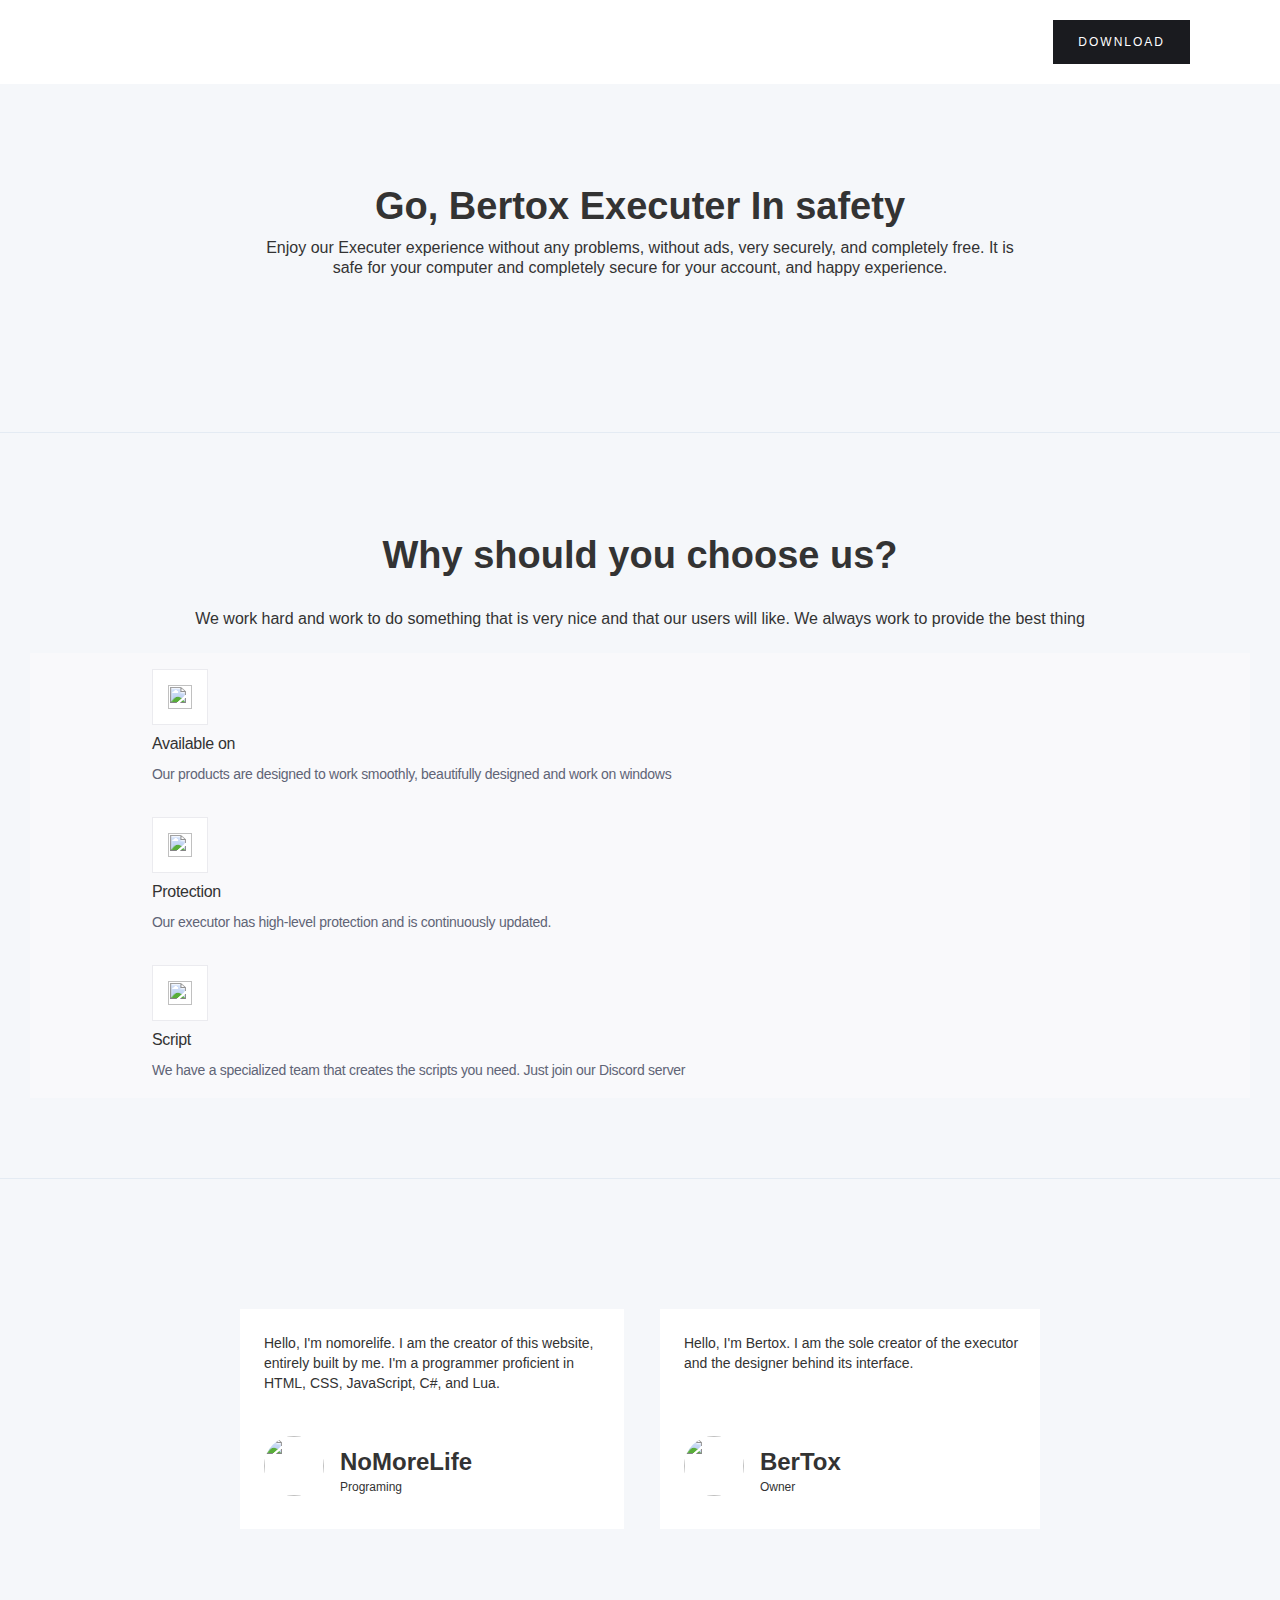
==== index.html @ 18a0bbd8 "Add files via upload" ====
<!DOCTYPE html>

  <head>
    <meta charset="utf-8" />
    <title>BerTox Executer</title>
    <meta content="width=device-width, initial-scale=1" name="viewport" />
    <link rel="stylesheet" href="./style.css">
  </head>
  <body>
    <div class="navbar-no-shadow">
      <div data-animation="default" data-collapse="medium" data-duration="400" data-easing="ease" data-easing2="ease" role="banner" class="navbar-no-shadow-container w-nav">
        <div class="container-regular">
          <div class="navbar-wrapper">
            <a href="" class="navbar-brand w-nav-brand">
              <img src="https://cdn.prod.website-files.com/669d20d0a2c01d1a8369dd51/669d2105d02654086ebed64f_390000_2-1.png" loading="lazy" width="54" alt="" />
            </a>
            <nav role="navigation" class="nav-menu-wrapper w-nav-menu">
              <ul role="list" class="nav-menu w-list-unstyled">
                <li class="mobile-margin-top-10">
                  <div class="nav-button-wrapper">
                    <a href="https://discord.gg/bertox" class="button-primary w-button">dOWNLOAD</a>
                  </div>
                </li>
              </ul>
            </nav>
            <div class="menu-button w-nav-button">
              <div class="w-icon-nav-menu"></div>
            </div>
          </div>
        </div>
      </div>
    </div>
    <section class="hero-stack">
      <div class="container">
        <div class="hero-wrapper-two">
          <h1>Go, Bertox Executer In safety</h1>
          <p class="margin-bottom-24px">Enjoy our Executer experience without any problems, without ads, very securely, and completely free. It is safe for your computer and completely secure for your account, and happy experience.</p>
          <img src="https://cdn.prod.website-files.com/669d20d0a2c01d1a8369dd51/669d21ac3597b078ea49b464_fgfg.png" loading="lazy" sizes="(max-width: 479px) 94vw, (max-width: 767px) 96vw, (max-width: 991px) 92vw, 750px" srcset="https://cdn.prod.website-files.com/669d20d0a2c01d1a8369dd51/669d21ac3597b078ea49b464_fgfg-p-500.png 500w, https://cdn.prod.website-files.com/669d20d0a2c01d1a8369dd51/669d21ac3597b078ea49b464_fgfg-p-800.png 800w, https://cdn.prod.website-files.com/669d20d0a2c01d1a8369dd51/669d21ac3597b078ea49b464_fgfg.png 980w" alt="" class="hero-image shadow-two" />
        </div>
      </div>
    </section>
    <section class="hero-heading-center">
      <h1 class="centered-heading margin-bottom-32px">Why should you choose us?</h1>
      <p class="margin-bottom-24px">We work hard and work to do something that is very nice and that our users will like. We always work to provide the best thing</p>
      <div class="container"></div>
      <div class="feature-content-block">
        <div id="w-node-f94f19db-9f0f-012d-2011-aab3c8771490-8369dd58" class="icon-wrap-regular">
          <img loading="lazy" src="https://cdn.prod.website-files.com/669d20d0a2c01d1a8369dd51/669d220cb85502d071b50e7e_computer.png" alt="" class="icon-regular" />
        </div>
        <div>
          <div class="margin-bottom-04">
            <div class="subheading-regular">Available on <br />
            </div>
          </div>
          <p class="paragraph-small text-color-gray-500">Our products are designed to work smoothly, beautifully designed and work on windows <br />
          </p>
        </div>
      </div>
      <div class="feature-content-block">
        <div class="icon-wrap-regular">
          <img loading="lazy" src="https://cdn.prod.website-files.com/669d20d0a2c01d1a8369dd51/669d220db85502d071b50ea6_icons8-shield-50.png" alt="" class="icon-regular" />
        </div>
        <div>
          <div class="margin-bottom-04">
            <div class="subheading-regular">Protection</div>
          </div>
          <p class="paragraph-small text-color-gray-500">Our executor has high-level protection and is continuously updated.</p>
        </div>
      </div>
      <div class="feature-content-block">
        <div class="icon-wrap-regular">
          <img loading="lazy" src="https://cdn.prod.website-files.com/669d20d0a2c01d1a8369dd51/669d220db85502d071b50ec5_icons8-script-48.png" alt="" class="icon-regular" />
        </div>
        <div>
          <div class="margin-bottom-04">
            <div class="subheading-regular">Script</div>
          </div>
          <p class="paragraph-small text-color-gray-500">We have a specialized team that creates the scripts you need. Just join our Discord server</p>
        </div>
      </div>
    </section>
    <section class="testimonial-slider-small">
      <div class="container-2">
        <div data-delay="4000" data-animation="slide" class="testimonial-slider w-slider" data-autoplay="false" data-easing="ease" data-hide-arrows="true" data-disable-swipe="false" data-autoplay-limit="0" data-nav-spacing="3" data-duration="500" data-infinite="true">
          <div class="w-slider-mask">
            <div class="testimonial-slide-wrapper w-slide">
              <div class="testimonial-card">
                <p>Hello, I&#x27;m nomorelife. I am the creator of this website, entirely built by me. I&#x27;m a programmer proficient in HTML, CSS, JavaScript, C#, and Lua.</p>
                <div class="testimonial-info">
                  <img src="https://cdn.prod.website-files.com/669d20d0a2c01d1a8369dd51/669d43d335a3bbba84f7f9b7_Patrick%20Bateman%20Sigma%20Photo%20edit.jpeg" loading="lazy" sizes="(max-width: 736px) 100vw, 736px" srcset="https://cdn.prod.website-files.com/669d20d0a2c01d1a8369dd51/669d43d335a3bbba84f7f9b7_Patrick%20Bateman%20Sigma%20Photo%20edit-p-500.jpeg 500w, https://cdn.prod.website-files.com/669d20d0a2c01d1a8369dd51/669d43d335a3bbba84f7f9b7_Patrick%20Bateman%20Sigma%20Photo%20edit.jpeg 736w" alt="" class="testimonial-image" />
                  <div>
                    <h3 class="testimonial-author">NoMoreLife</h3>
                    <div class="tagline">Programing</div>
                  </div>
                </div>
              </div>
            </div>
            <div class="testimonial-slide-wrapper w-slide">
              <div class="testimonial-card">
                <p>Hello, I&#x27;m Bertox. I am the sole creator of the executor and the designer behind its interface. <br />‍ <br />
                </p>
                <div class="testimonial-info">
                  <img src="https://cdn.prod.website-files.com/669d20d0a2c01d1a8369dd51/669d2105d02654086ebed64f_390000_2-1.png" loading="lazy" alt="" class="testimonial-image" />
                  <div>
                    <h3 class="testimonial-author">BerTox</h3>
                    <div class="tagline">Owner</div>
                  </div>
                </div>
              </div>
            </div>
            <div class="testimonial-slide-wrapper w-slide">
              <div class="testimonial-card">
                <p>Lorem Ipsum is simply dummy text of the printing and typesetting industry.</p>
                <div class="testimonial-info">
                  <img src="https://cdn.prod.website-files.com/62434fa732124a0fb112aab4/62434fa732124a28a812aad9_placeholder%202.svg" loading="lazy" alt="" class="testimonial-image" />
                  <div>
                    <h3 class="testimonial-author">Profile name</h3>
                    <div class="tagline">CEO / Creative IT</div>
                  </div>
                  <div class="testimonial-icon-wrapper">
                    <img src="https://cdn.prod.website-files.com/62434fa732124a0fb112aab4/62434fa732124a6c9412aae6_double-quotes-l.svg" loading="lazy" alt="" />
                  </div>
                </div>
              </div>
            </div>
            <div class="testimonial-slide-wrapper w-slide">
              <div class="testimonial-card">
                <p>Lorem Ipsum is simply dummy text of the printing and typesetting industry.</p>
                <div class="testimonial-info">
                  <img src="https://cdn.prod.website-files.com/62434fa732124a0fb112aab4/62434fa732124a28a812aad9_placeholder%202.svg" loading="lazy" alt="" class="testimonial-image" />
                  <div>
                    <h3 class="testimonial-author">Profile name</h3>
                    <div class="tagline">CEO / Creative IT</div>
                  </div>
                  <div class="testimonial-icon-wrapper">
                    <img src="https://cdn.prod.website-files.com/62434fa732124a0fb112aab4/62434fa732124a6c9412aae6_double-quotes-l.svg" loading="lazy" alt="" />
                  </div>
                </div>
              </div>
            </div>
          </div>
          </div>
          <div class="testimonial-slider-right w-slider-arrow-right"></div>
          <div class="testimonial-slide-nav w-slider-nav w-round"></div>
        </div>
      </div>
    </section>

    <script>
        if (performance.navigation.type === 1) {
      window.location.href = "loading.html";
    }
    </script>
  </body>
</html>
---- style.css ----
html {
  -webkit-text-size-adjust: 100%;
  -ms-text-size-adjust: 100%;
  font-family: sans-serif;
}

body {
  margin: 0;
}

article, aside, details, figcaption, figure, footer, header, hgroup, main, menu, nav, section, summary {
  display: block;
}

audio, canvas, progress, video {
  vertical-align: baseline;
  display: inline-block;
}

audio:not([controls]) {
  height: 0;
  display: none;
}

[hidden], template {
  display: none;
}

a {
  background-color: #0000;
}

a:active, a:hover {
  outline: 0;
}

abbr[title] {
  border-bottom: 1px dotted;
}

b, strong {
  font-weight: bold;
}

dfn {
  font-style: italic;
}

h1 {
  margin: .67em 0;
  font-size: 2em;
}

mark {
  color: #000;
  background: #ff0;
}

small {
  font-size: 80%;
}

sub, sup {
  vertical-align: baseline;
  font-size: 75%;
  line-height: 0;
  position: relative;
}

sup {
  top: -.5em;
}

sub {
  bottom: -.25em;
}

img {
  border: 0;
}

svg:not(:root) {
  overflow: hidden;
}

hr {
  box-sizing: content-box;
  height: 0;
}

pre {
  overflow: auto;
}

code, kbd, pre, samp {
  font-family: monospace;
  font-size: 1em;
}

button, input, optgroup, select, textarea {
  color: inherit;
  font: inherit;
  margin: 0;
}

button {
  overflow: visible;
}

button, select {
  text-transform: none;
}

button, html input[type="button"], input[type="reset"] {
  -webkit-appearance: button;
  cursor: pointer;
}

button[disabled], html input[disabled] {
  cursor: default;
}

button::-moz-focus-inner, input::-moz-focus-inner {
  border: 0;
  padding: 0;
}

input {
  line-height: normal;
}

input[type="checkbox"], input[type="radio"] {
  box-sizing: border-box;
  padding: 0;
}

input[type="number"]::-webkit-inner-spin-button, input[type="number"]::-webkit-outer-spin-button {
  height: auto;
}

input[type="search"] {
  -webkit-appearance: none;
}

input[type="search"]::-webkit-search-cancel-button, input[type="search"]::-webkit-search-decoration {
  -webkit-appearance: none;
}

legend {
  border: 0;
  padding: 0;
}

textarea {
  overflow: auto;
}

optgroup {
  font-weight: bold;
}

table {
  border-collapse: collapse;
  border-spacing: 0;
}

td, th {
  padding: 0;
}


.w-icon-slider-right:before {
  content: "î˜€";
}

.w-icon-slider-left:before {
  content: "î˜";
}

.w-icon-nav-menu:before {
  content: "î˜‚";
}

.w-icon-arrow-down:before, .w-icon-dropdown-toggle:before {
  content: "î˜ƒ";
}

.w-icon-file-upload-remove:before {
  content: "î¤€";
}

.w-icon-file-upload-icon:before {
  content: "î¤ƒ";
}

* {
  box-sizing: border-box;
}

html {
  height: 100%;
}

body {
  color: #333;
  background-color: #fff;
  min-height: 100%;
  margin: 0;
  font-family: Arial, sans-serif;
  font-size: 14px;
  line-height: 20px;
}

img {
  vertical-align: middle;
  max-width: 100%;
  display: inline-block;
}

html.w-mod-touch * {
  background-attachment: scroll !important;
}

.w-block {
  display: block;
}

.w-inline-block {
  max-width: 100%;
  display: inline-block;
}

.w-clearfix:before, .w-clearfix:after {
  content: " ";
  grid-area: 1 / 1 / 2 / 2;
  display: table;
}

.w-clearfix:after {
  clear: both;
}

.w-hidden {
  display: none;
}

.w-button {
  color: #fff;
  line-height: inherit;
  cursor: pointer;
  background-color: #3898ec;
  border: 0;
  border-radius: 0;
  padding: 9px 15px;
  text-decoration: none;
  display: inline-block;
}

input.w-button {
  -webkit-appearance: button;
}

html[data-w-dynpage] [data-w-cloak] {
  color: #0000 !important;
}

.w-code-block {
  margin: unset;
}

pre.w-code-block code {
  all: inherit;
}

h1, h2, h3, h4, h5, h6 {
  margin-bottom: 10px;
  font-weight: bold;
}

h1 {
  margin-top: 20px;
  font-size: 38px;
  line-height: 44px;
}

h2 {
  margin-top: 20px;
  font-size: 32px;
  line-height: 36px;
}

h3 {
  margin-top: 20px;
  font-size: 24px;
  line-height: 30px;
}

h4 {
  margin-top: 10px;
  font-size: 18px;
  line-height: 24px;
}

h5 {
  margin-top: 10px;
  font-size: 14px;
  line-height: 20px;
}

h6 {
  margin-top: 10px;
  font-size: 12px;
  line-height: 18px;
}

p {
  margin-top: 0;
  margin-bottom: 10px;
}

blockquote {
  border-left: 5px solid #e2e2e2;
  margin: 0 0 10px;
  padding: 10px 20px;
  font-size: 18px;
  line-height: 22px;
}

figure {
  margin: 0 0 10px;
}

figcaption {
  text-align: center;
  margin-top: 5px;
}

ul, ol {
  margin-top: 0;
  margin-bottom: 10px;
  padding-left: 40px;
}

.w-list-unstyled {
  padding-left: 0;
  list-style: none;
}

.w-embed:before, .w-embed:after {
  content: " ";
  grid-area: 1 / 1 / 2 / 2;
  display: table;
}

.w-embed:after {
  clear: both;
}

.w-video {
  width: 100%;
  padding: 0;
  position: relative;
}

.w-video iframe, .w-video object, .w-video embed {
  border: none;
  width: 100%;
  height: 100%;
  position: absolute;
  top: 0;
  left: 0;
}

fieldset {
  border: 0;
  margin: 0;
  padding: 0;
}

button, [type="button"], [type="reset"] {
  cursor: pointer;
  -webkit-appearance: button;
  border: 0;
}

.w-form {
  margin: 0 0 15px;
}

.w-form-done {
  text-align: center;
  background-color: #ddd;
  padding: 20px;
  display: none;
}

.w-form-fail {
  background-color: #ffdede;
  margin-top: 10px;
  padding: 10px;
  display: none;
}

label {
  margin-bottom: 5px;
  font-weight: bold;
  display: block;
}

.w-input, .w-select {
  color: #333;
  vertical-align: middle;
  background-color: #fff;
  border: 1px solid #ccc;
  width: 100%;
  height: 38px;
  margin-bottom: 10px;
  padding: 8px 12px;
  font-size: 14px;
  line-height: 1.42857;
  display: block;
}

.w-input:-moz-placeholder, .w-select:-moz-placeholder {
  color: #999;
}

.w-input::-moz-placeholder, .w-select::-moz-placeholder {
  color: #999;
  opacity: 1;
}

.w-input::-webkit-input-placeholder, .w-select::-webkit-input-placeholder {
  color: #999;
}

.w-input:focus, .w-select:focus {
  border-color: #3898ec;
  outline: 0;
}

.w-input[disabled], .w-select[disabled], .w-input[readonly], .w-select[readonly], fieldset[disabled] .w-input, fieldset[disabled] .w-select {
  cursor: not-allowed;
}

.w-input[disabled]:not(.w-input-disabled), .w-select[disabled]:not(.w-input-disabled), .w-input[readonly], .w-select[readonly], fieldset[disabled]:not(.w-input-disabled) .w-input, fieldset[disabled]:not(.w-input-disabled) .w-select {
  background-color: #eee;
}

textarea.w-input, textarea.w-select {
  height: auto;
}

.w-select {
  background-color: #f3f3f3;
}

.w-select[multiple] {
  height: auto;
}

.w-form-label {
  cursor: pointer;
  margin-bottom: 0;
  font-weight: normal;
  display: inline-block;
}

.w-radio {
  margin-bottom: 5px;
  padding-left: 20px;
  display: block;
}

.w-radio:before, .w-radio:after {
  content: " ";
  grid-area: 1 / 1 / 2 / 2;
  display: table;
}

.w-radio:after {
  clear: both;
}

.w-radio-input {
  float: left;
  margin: 3px 0 0 -20px;
  line-height: normal;
}

.w-file-upload {
  margin-bottom: 10px;
  display: block;
}

.w-file-upload-input {
  opacity: 0;
  z-index: -100;
  width: .1px;
  height: .1px;
  position: absolute;
  overflow: hidden;
}

.w-file-upload-default, .w-file-upload-uploading, .w-file-upload-success {
  color: #333;
  display: inline-block;
}

.w-file-upload-error {
  margin-top: 10px;
  display: block;
}

.w-file-upload-default.w-hidden, .w-file-upload-uploading.w-hidden, .w-file-upload-error.w-hidden, .w-file-upload-success.w-hidden {
  display: none;
}

.w-file-upload-uploading-btn {
  cursor: pointer;
  background-color: #fafafa;
  border: 1px solid #ccc;
  margin: 0;
  padding: 8px 12px;
  font-size: 14px;
  font-weight: normal;
  display: flex;
}

.w-file-upload-file {
  background-color: #fafafa;
  border: 1px solid #ccc;
  flex-grow: 1;
  justify-content: space-between;
  margin: 0;
  padding: 8px 9px 8px 11px;
  display: flex;
}

.w-file-upload-file-name {
  font-size: 14px;
  font-weight: normal;
  display: block;
}

.w-file-remove-link {
  cursor: pointer;
  width: auto;
  height: auto;
  margin-top: 3px;
  margin-left: 10px;
  padding: 3px;
  display: block;
}

.w-icon-file-upload-remove {
  margin: auto;
  font-size: 10px;
}

.w-file-upload-error-msg {
  color: #ea384c;
  padding: 2px 0;
  display: inline-block;
}

.w-file-upload-info {
  padding: 0 12px;
  line-height: 38px;
  display: inline-block;
}

.w-file-upload-label {
  cursor: pointer;
  background-color: #fafafa;
  border: 1px solid #ccc;
  margin: 0;
  padding: 8px 12px;
  font-size: 14px;
  font-weight: normal;
  display: inline-block;
}

.w-icon-file-upload-icon, .w-icon-file-upload-uploading {
  width: 20px;
  margin-right: 8px;
  display: inline-block;
}

.w-icon-file-upload-uploading {
  height: 20px;
}

.w-container {
  max-width: 940px;
  margin-left: auto;
  margin-right: auto;
}

.w-container:before, .w-container:after {
  content: " ";
  grid-area: 1 / 1 / 2 / 2;
  display: table;
}

.w-container:after {
  clear: both;
}

.w-container .w-row {
  margin-left: -10px;
  margin-right: -10px;
}

.w-row:before, .w-row:after {
  content: " ";
  grid-area: 1 / 1 / 2 / 2;
  display: table;
}

.w-row:after {
  clear: both;
}

.w-row .w-row {
  margin-left: 0;
  margin-right: 0;
}

.w-col {
  float: left;
  width: 100%;
  min-height: 1px;
  padding-left: 10px;
  padding-right: 10px;
  position: relative;
}

.w-col .w-col {
  padding-left: 0;
  padding-right: 0;
}

.w-col-1 {
  width: 8.33333%;
}

.w-col-2 {
  width: 16.6667%;
}

.w-col-3 {
  width: 25%;
}

.w-col-4 {
  width: 33.3333%;
}

.w-col-5 {
  width: 41.6667%;
}

.w-col-6 {
  width: 50%;
}

.w-col-7 {
  width: 58.3333%;
}

.w-col-8 {
  width: 66.6667%;
}

.w-col-9 {
  width: 75%;
}

.w-col-10 {
  width: 83.3333%;
}

.w-col-11 {
  width: 91.6667%;
}

.w-col-12 {
  width: 100%;
}

.w-hidden-main {
  display: none !important;
}

@media screen and (max-width: 991px) {
  .w-container {
    max-width: 728px;
  }

  .w-hidden-main {
    display: inherit !important;
  }

  .w-hidden-medium {
    display: none !important;
  }

  .w-col-medium-1 {
    width: 8.33333%;
  }

  .w-col-medium-2 {
    width: 16.6667%;
  }

  .w-col-medium-3 {
    width: 25%;
  }

  .w-col-medium-4 {
    width: 33.3333%;
  }

  .w-col-medium-5 {
    width: 41.6667%;
  }

  .w-col-medium-6 {
    width: 50%;
  }

  .w-col-medium-7 {
    width: 58.3333%;
  }

  .w-col-medium-8 {
    width: 66.6667%;
  }

  .w-col-medium-9 {
    width: 75%;
  }

  .w-col-medium-10 {
    width: 83.3333%;
  }

  .w-col-medium-11 {
    width: 91.6667%;
  }

  .w-col-medium-12 {
    width: 100%;
  }

  .w-col-stack {
    width: 100%;
    left: auto;
    right: auto;
  }
}

@media screen and (max-width: 767px) {
  .w-hidden-main, .w-hidden-medium {
    display: inherit !important;
  }

  .w-hidden-small {
    display: none !important;
  }

  .w-row, .w-container .w-row {
    margin-left: 0;
    margin-right: 0;
  }

  .w-col {
    width: 100%;
    left: auto;
    right: auto;
  }

  .w-col-small-1 {
    width: 8.33333%;
  }

  .w-col-small-2 {
    width: 16.6667%;
  }

  .w-col-small-3 {
    width: 25%;
  }

  .w-col-small-4 {
    width: 33.3333%;
  }

  .w-col-small-5 {
    width: 41.6667%;
  }

  .w-col-small-6 {
    width: 50%;
  }

  .w-col-small-7 {
    width: 58.3333%;
  }

  .w-col-small-8 {
    width: 66.6667%;
  }

  .w-col-small-9 {
    width: 75%;
  }

  .w-col-small-10 {
    width: 83.3333%;
  }

  .w-col-small-11 {
    width: 91.6667%;
  }

  .w-col-small-12 {
    width: 100%;
  }
}

@media screen and (max-width: 479px) {
  .w-container {
    max-width: none;
  }

  .w-hidden-main, .w-hidden-medium, .w-hidden-small {
    display: inherit !important;
  }

  .w-hidden-tiny {
    display: none !important;
  }

  .w-col {
    width: 100%;
  }

  .w-col-tiny-1 {
    width: 8.33333%;
  }

  .w-col-tiny-2 {
    width: 16.6667%;
  }

  .w-col-tiny-3 {
    width: 25%;
  }

  .w-col-tiny-4 {
    width: 33.3333%;
  }

  .w-col-tiny-5 {
    width: 41.6667%;
  }

  .w-col-tiny-6 {
    width: 50%;
  }

  .w-col-tiny-7 {
    width: 58.3333%;
  }

  .w-col-tiny-8 {
    width: 66.6667%;
  }

  .w-col-tiny-9 {
    width: 75%;
  }

  .w-col-tiny-10 {
    width: 83.3333%;
  }

  .w-col-tiny-11 {
    width: 91.6667%;
  }

  .w-col-tiny-12 {
    width: 100%;
  }
}

.w-widget {
  position: relative;
}

.w-widget-map {
  width: 100%;
  height: 400px;
}

.w-widget-map label {
  width: auto;
  display: inline;
}

.w-widget-map img {
  max-width: inherit;
}

.w-widget-map .gm-style-iw {
  text-align: center;
}

.w-widget-map .gm-style-iw > button {
  display: none !important;
}

.w-widget-twitter {
  overflow: hidden;
}

.w-widget-twitter-count-shim {
  vertical-align: top;
  text-align: center;
  background: #fff;
  border: 1px solid #758696;
  border-radius: 3px;
  width: 28px;
  height: 20px;
  display: inline-block;
  position: relative;
}

.w-widget-twitter-count-shim * {
  pointer-events: none;
  -webkit-user-select: none;
  user-select: none;
}

.w-widget-twitter-count-shim .w-widget-twitter-count-inner {
  text-align: center;
  color: #999;
  font-family: serif;
  font-size: 15px;
  line-height: 12px;
  position: relative;
}

.w-widget-twitter-count-shim .w-widget-twitter-count-clear {
  display: block;
  position: relative;
}

.w-widget-twitter-count-shim.w--large {
  width: 36px;
  height: 28px;
}

.w-widget-twitter-count-shim.w--large .w-widget-twitter-count-inner {
  font-size: 18px;
  line-height: 18px;
}

.w-widget-twitter-count-shim:not(.w--vertical) {
  margin-left: 5px;
  margin-right: 8px;
}

.w-widget-twitter-count-shim:not(.w--vertical).w--large {
  margin-left: 6px;
}

.w-widget-twitter-count-shim:not(.w--vertical):before, .w-widget-twitter-count-shim:not(.w--vertical):after {
  content: " ";
  pointer-events: none;
  border: solid #0000;
  width: 0;
  height: 0;
  position: absolute;
  top: 50%;
  left: 0;
}

.w-widget-twitter-count-shim:not(.w--vertical):before {
  border-width: 4px;
  border-color: #75869600 #5d6c7b #75869600 #75869600;
  margin-top: -4px;
  margin-left: -9px;
}

.w-widget-twitter-count-shim:not(.w--vertical).w--large:before {
  border-width: 5px;
  margin-top: -5px;
  margin-left: -10px;
}

.w-widget-twitter-count-shim:not(.w--vertical):after {
  border-width: 4px;
  border-color: #fff0 #fff #fff0 #fff0;
  margin-top: -4px;
  margin-left: -8px;
}

.w-widget-twitter-count-shim:not(.w--vertical).w--large:after {
  border-width: 5px;
  margin-top: -5px;
  margin-left: -9px;
}

.w-widget-twitter-count-shim.w--vertical {
  width: 61px;
  height: 33px;
  margin-bottom: 8px;
}

.w-widget-twitter-count-shim.w--vertical:before, .w-widget-twitter-count-shim.w--vertical:after {
  content: " ";
  pointer-events: none;
  border: solid #0000;
  width: 0;
  height: 0;
  position: absolute;
  top: 100%;
  left: 50%;
}

.w-widget-twitter-count-shim.w--vertical:before {
  border-width: 5px;
  border-color: #5d6c7b #75869600 #75869600;
  margin-left: -5px;
}

.w-widget-twitter-count-shim.w--vertical:after {
  border-width: 4px;
  border-color: #fff #fff0 #fff0;
  margin-left: -4px;
}

.w-widget-twitter-count-shim.w--vertical .w-widget-twitter-count-inner {
  font-size: 18px;
  line-height: 22px;
}

.w-widget-twitter-count-shim.w--vertical.w--large {
  width: 76px;
}

.w-background-video {
  color: #fff;
  height: 500px;
  position: relative;
  overflow: hidden;
}

.w-background-video > video {
  object-fit: cover;
  z-index: -100;
  background-position: 50%;
  background-size: cover;
  width: 100%;
  height: 100%;
  margin: auto;
  position: absolute;
  inset: -100%;
}

.w-background-video > video::-webkit-media-controls-start-playback-button {
  -webkit-appearance: none;
  display: none !important;
}

.w-background-video--control {
  background-color: #0000;
  padding: 0;
  position: absolute;
  bottom: 1em;
  right: 1em;
}

.w-background-video--control > [hidden] {
  display: none !important;
}

.w-slider {
  text-align: center;
  clear: both;
  -webkit-tap-highlight-color: #0000;
  tap-highlight-color: #0000;
  background: #ddd;
  height: 300px;
  position: relative;
}

.w-slider-mask {
  z-index: 1;
  white-space: nowrap;
  height: 100%;
  display: block;
  position: relative;
  left: 0;
  right: 0;
  overflow: hidden;
}

.w-slide {
  vertical-align: top;
  white-space: normal;
  text-align: left;
  width: 100%;
  height: 100%;
  display: inline-block;
  position: relative;
}

.w-slider-nav {
  z-index: 2;
  text-align: center;
  -webkit-tap-highlight-color: #0000;
  tap-highlight-color: #0000;
  height: 40px;
  margin: auto;
  padding-top: 10px;
  position: absolute;
  inset: auto 0 0;
}

.w-slider-nav.w-round > div {
  border-radius: 100%;
}

.w-slider-nav.w-num > div {
  font-size: inherit;
  line-height: inherit;
  width: auto;
  height: auto;
  padding: .2em .5em;
}

.w-slider-nav.w-shadow > div {
  box-shadow: 0 0 3px #3336;
}

.w-slider-nav-invert {
  color: #fff;
}

.w-slider-nav-invert > div {
  background-color: #2226;
}

.w-slider-nav-invert > div.w-active {
  background-color: #222;
}

.w-slider-dot {
  cursor: pointer;
  background-color: #fff6;
  width: 1em;
  height: 1em;
  margin: 0 3px .5em;
  transition: background-color .1s, color .1s;
  display: inline-block;
  position: relative;
}

.w-slider-dot.w-active {
  background-color: #fff;
}

.w-slider-dot:focus {
  outline: none;
  box-shadow: 0 0 0 2px #fff;
}

.w-slider-dot:focus.w-active {
  box-shadow: none;
}

.w-slider-arrow-left, .w-slider-arrow-right {
  cursor: pointer;
  color: #fff;
  -webkit-tap-highlight-color: #0000;
  tap-highlight-color: #0000;
  -webkit-user-select: none;
  user-select: none;
  width: 80px;
  margin: auto;
  font-size: 40px;
  position: absolute;
  inset: 0;
  overflow: hidden;
}

.w-slider-arrow-left [class^="w-icon-"], .w-slider-arrow-right [class^="w-icon-"], .w-slider-arrow-left [class*=" w-icon-"], .w-slider-arrow-right [class*=" w-icon-"] {
  position: absolute;
}

.w-slider-arrow-left:focus, .w-slider-arrow-right:focus {
  outline: 0;
}

.w-slider-arrow-left {
  z-index: 3;
  right: auto;
}

.w-slider-arrow-right {
  z-index: 4;
  left: auto;
}

.w-icon-slider-left, .w-icon-slider-right {
  width: 1em;
  height: 1em;
  margin: auto;
  inset: 0;
}

.w-slider-aria-label {
  clip: rect(0 0 0 0);
  border: 0;
  width: 1px;
  height: 1px;
  margin: -1px;
  padding: 0;
  position: absolute;
  overflow: hidden;
}

.w-slider-force-show {
  display: block !important;
}

.w-dropdown {
  text-align: left;
  z-index: 900;
  margin-left: auto;
  margin-right: auto;
  display: inline-block;
  position: relative;
}

.w-dropdown-btn, .w-dropdown-toggle, .w-dropdown-link {
  vertical-align: top;
  color: #222;
  text-align: left;
  white-space: nowrap;
  margin-left: auto;
  margin-right: auto;
  padding: 20px;
  text-decoration: none;
  position: relative;
}

.w-dropdown-toggle {
  -webkit-user-select: none;
  user-select: none;
  cursor: pointer;
  padding-right: 40px;
  display: inline-block;
}

.w-dropdown-toggle:focus {
  outline: 0;
}

.w-icon-dropdown-toggle {
  width: 1em;
  height: 1em;
  margin: auto 20px auto auto;
  position: absolute;
  top: 0;
  bottom: 0;
  right: 0;
}

.w-dropdown-list {
  background: #ddd;
  min-width: 100%;
  display: none;
  position: absolute;
}

.w-dropdown-list.w--open {
  display: block;
}

.w-dropdown-link {
  color: #222;
  padding: 10px 20px;
  display: block;
}

.w-dropdown-link.w--current {
  color: #0082f3;
}

.w-dropdown-link:focus {
  outline: 0;
}

@media screen and (max-width: 767px) {
  .w-nav-brand {
    padding-left: 10px;
  }
}

.w-lightbox-backdrop {
  cursor: auto;
  letter-spacing: normal;
  text-indent: 0;
  text-shadow: none;
  text-transform: none;
  visibility: visible;
  white-space: normal;
  word-break: normal;
  word-spacing: normal;
  word-wrap: normal;
  color: #fff;
  text-align: center;
  z-index: 2000;
  opacity: 0;
  -webkit-user-select: none;
  -moz-user-select: none;
  -webkit-tap-highlight-color: transparent;
  background: #000000e6;
  outline: 0;
  font-family: Helvetica Neue, Helvetica, Ubuntu, Segoe UI, Verdana, sans-serif;
  font-size: 17px;
  font-style: normal;
  font-weight: 300;
  line-height: 1.2;
  list-style: disc;
  position: fixed;
  inset: 0;
  -webkit-transform: translate(0);
}

.w-lightbox-backdrop, .w-lightbox-container {
  -webkit-overflow-scrolling: touch;
  height: 100%;
  overflow: auto;
}

.w-lightbox-content {
  height: 100vh;
  position: relative;
  overflow: hidden;
}

.w-lightbox-view {
  opacity: 0;
  width: 100vw;
  height: 100vh;
  position: absolute;
}

.w-lightbox-view:before {
  content: "";
  height: 100vh;
}

.w-lightbox-group, .w-lightbox-group .w-lightbox-view, .w-lightbox-group .w-lightbox-view:before {
  height: 86vh;
}

.w-lightbox-frame, .w-lightbox-view:before {
  vertical-align: middle;
  display: inline-block;
}

.w-lightbox-figure {
  margin: 0;
  position: relative;
}

.w-lightbox-group .w-lightbox-figure {
  cursor: pointer;
}

.w-lightbox-img {
  width: auto;
  max-width: none;
  height: auto;
}

.w-lightbox-image {
  float: none;
  max-width: 100vw;
  max-height: 100vh;
  display: block;
}

.w-lightbox-group .w-lightbox-image {
  max-height: 86vh;
}

.w-lightbox-caption {
  text-align: left;
  text-overflow: ellipsis;
  white-space: nowrap;
  background: #0006;
  padding: .5em 1em;
  position: absolute;
  bottom: 0;
  left: 0;
  right: 0;
  overflow: hidden;
}

.w-lightbox-embed {
  width: 100%;
  height: 100%;
  position: absolute;
  inset: 0;
}

.w-lightbox-control {
  cursor: pointer;
  background-position: center;
  background-repeat: no-repeat;
  background-size: 24px;
  width: 4em;
  transition: all .3s;
  position: absolute;
  top: 0;
}

.w-lightbox-left {
  background-image: url("[data-uri]");
  display: none;
  bottom: 0;
  left: 0;
}

.w-lightbox-right {
  background-image: url("[data-uri]");
  display: none;
  bottom: 0;
  right: 0;
}

.w-lightbox-close {
  background-image: url("[data-uri]");
  background-size: 18px;
  height: 2.6em;
  right: 0;
}

.w-lightbox-strip {
  white-space: nowrap;
  padding: 0 1vh;
  line-height: 0;
  position: absolute;
  bottom: 0;
  left: 0;
  right: 0;
  overflow: auto hidden;
}

.w-lightbox-item {
  box-sizing: content-box;
  cursor: pointer;
  width: 10vh;
  padding: 2vh 1vh;
  display: inline-block;
  -webkit-transform: translate3d(0, 0, 0);
}

.w-lightbox-active {
  opacity: .3;
}

.w-lightbox-thumbnail {
  background: #222;
  height: 10vh;
  position: relative;
  overflow: hidden;
}

.w-lightbox-thumbnail-image {
  position: absolute;
  top: 0;
  left: 0;
}

.w-lightbox-thumbnail .w-lightbox-tall {
  width: 100%;
  top: 50%;
  transform: translate(0, -50%);
}

.w-lightbox-thumbnail .w-lightbox-wide {
  height: 100%;
  left: 50%;
  transform: translate(-50%);
}

.w-lightbox-spinner {
  box-sizing: border-box;
  border: 5px solid #0006;
  border-radius: 50%;
  width: 40px;
  height: 40px;
  margin-top: -20px;
  margin-left: -20px;
  animation: .8s linear infinite spin;
  position: absolute;
  top: 50%;
  left: 50%;
}

.w-lightbox-spinner:after {
  content: "";
  border: 3px solid #0000;
  border-bottom-color: #fff;
  border-radius: 50%;
  position: absolute;
  inset: -4px;
}

.w-lightbox-hide {
  display: none;
}

.w-lightbox-noscroll {
  overflow: hidden;
}

@media (min-width: 768px) {
  .w-lightbox-content {
    height: 96vh;
    margin-top: 2vh;
  }

  .w-lightbox-view, .w-lightbox-view:before {
    height: 96vh;
  }

  .w-lightbox-group, .w-lightbox-group .w-lightbox-view, .w-lightbox-group .w-lightbox-view:before {
    height: 84vh;
  }

  .w-lightbox-image {
    max-width: 96vw;
    max-height: 96vh;
  }

  .w-lightbox-group .w-lightbox-image {
    max-width: 82.3vw;
    max-height: 84vh;
  }

  .w-lightbox-left, .w-lightbox-right {
    opacity: .5;
    display: block;
  }

  .w-lightbox-close {
    opacity: .8;
  }

  .w-lightbox-control:hover {
    opacity: 1;
  }
}

.w-lightbox-inactive, .w-lightbox-inactive:hover {
  opacity: 0;
}

.w-richtext:before, .w-richtext:after {
  content: " ";
  grid-area: 1 / 1 / 2 / 2;
  display: table;
}

.w-richtext:after {
  clear: both;
}

.w-richtext[contenteditable="true"]:before, .w-richtext[contenteditable="true"]:after {
  white-space: initial;
}

.w-richtext ol, .w-richtext ul {
  overflow: hidden;
}

.w-richtext .w-richtext-figure-selected.w-richtext-figure-type-video div:after, .w-richtext .w-richtext-figure-selected[data-rt-type="video"] div:after, .w-richtext .w-richtext-figure-selected.w-richtext-figure-type-image div, .w-richtext .w-richtext-figure-selected[data-rt-type="image"] div {
  outline: 2px solid #2895f7;
}

.w-richtext figure.w-richtext-figure-type-video > div:after, .w-richtext figure[data-rt-type="video"] > div:after {
  content: "";
  display: none;
  position: absolute;
  inset: 0;
}

.w-richtext figure {
  max-width: 60%;
  position: relative;
}

.w-richtext figure > div:before {
  cursor: default !important;
}

.w-richtext figure img {
  width: 100%;
}

.w-richtext figure figcaption.w-richtext-figcaption-placeholder {
  opacity: .6;
}

.w-richtext figure div {
  color: #0000;
  font-size: 0;
}

.w-richtext figure.w-richtext-figure-type-image, .w-richtext figure[data-rt-type="image"] {
  display: table;
}

.w-richtext figure.w-richtext-figure-type-image > div, .w-richtext figure[data-rt-type="image"] > div {
  display: inline-block;
}

.w-richtext figure.w-richtext-figure-type-image > figcaption, .w-richtext figure[data-rt-type="image"] > figcaption {
  caption-side: bottom;
  display: table-caption;
}

.w-richtext figure.w-richtext-figure-type-video, .w-richtext figure[data-rt-type="video"] {
  width: 60%;
  height: 0;
}

.w-richtext figure.w-richtext-figure-type-video iframe, .w-richtext figure[data-rt-type="video"] iframe {
  width: 100%;
  height: 100%;
  position: absolute;
  top: 0;
  left: 0;
}

.w-richtext figure.w-richtext-figure-type-video > div, .w-richtext figure[data-rt-type="video"] > div {
  width: 100%;
}

.w-richtext figure.w-richtext-align-center {
  clear: both;
  margin-left: auto;
  margin-right: auto;
}

.w-richtext figure.w-richtext-align-center.w-richtext-figure-type-image > div, .w-richtext figure.w-richtext-align-center[data-rt-type="image"] > div {
  max-width: 100%;
}

.w-richtext figure.w-richtext-align-normal {
  clear: both;
}

.w-richtext figure.w-richtext-align-fullwidth {
  text-align: center;
  clear: both;
  width: 100%;
  max-width: 100%;
  margin-left: auto;
  margin-right: auto;
  display: block;
}

.w-richtext figure.w-richtext-align-fullwidth > div {
  padding-bottom: inherit;
  display: inline-block;
}

.w-richtext figure.w-richtext-align-fullwidth > figcaption {
  display: block;
}

.w-richtext figure.w-richtext-align-floatleft {
  float: left;
  clear: none;
  margin-right: 15px;
}

.w-richtext figure.w-richtext-align-floatright {
  float: right;
  clear: none;
  margin-left: 15px;
}

.w-nav {
  z-index: 1000;
  background: #ddd;
  position: relative;
}

.w-nav:before, .w-nav:after {
  content: " ";
  grid-area: 1 / 1 / 2 / 2;
  display: table;
}

.w-nav:after {
  clear: both;
}

.w-nav-brand {
  float: left;
  color: #333;
  text-decoration: none;
  position: relative;
}

.w-nav-link {
  vertical-align: top;
  color: #222;
  text-align: left;
  margin-left: auto;
  margin-right: auto;
  padding: 20px;
  text-decoration: none;
  display: inline-block;
  position: relative;
}

.w-nav-link.w--current {
  color: #0082f3;
}

.w-nav-menu {
  float: right;
  position: relative;
}

[data-nav-menu-open] {
  text-align: center;
  background: #c8c8c8;
  min-width: 200px;
  position: absolute;
  top: 100%;
  left: 0;
  right: 0;
  overflow: visible;
  display: block !important;
}

.w--nav-link-open {
  display: block;
  position: relative;
}

.w-nav-overlay {
  width: 100%;
  display: none;
  position: absolute;
  top: 100%;
  left: 0;
  right: 0;
  overflow: hidden;
}

.w-nav-overlay [data-nav-menu-open] {
  top: 0;
}

.w-nav[data-animation="over-left"] .w-nav-overlay {
  width: auto;
}

.w-nav[data-animation="over-left"] .w-nav-overlay, .w-nav[data-animation="over-left"] [data-nav-menu-open] {
  z-index: 1;
  top: 0;
  right: auto;
}

.w-nav[data-animation="over-right"] .w-nav-overlay {
  width: auto;
}

.w-nav[data-animation="over-right"] .w-nav-overlay, .w-nav[data-animation="over-right"] [data-nav-menu-open] {
  z-index: 1;
  top: 0;
  left: auto;
}

.w-nav-button {
  float: right;
  cursor: pointer;
  -webkit-tap-highlight-color: #0000;
  tap-highlight-color: #0000;
  -webkit-user-select: none;
  user-select: none;
  padding: 18px;
  font-size: 24px;
  display: none;
  position: relative;
}

.w-nav-button:focus {
  outline: 0;
}

.w-nav-button.w--open {
  color: #fff;
  background-color: #c8c8c8;
}

.w-nav[data-collapse="all"] .w-nav-menu {
  display: none;
}

.w-nav[data-collapse="all"] .w-nav-button, .w--nav-dropdown-open, .w--nav-dropdown-toggle-open {
  display: block;
}

.w--nav-dropdown-list-open {
  position: static;
}

@media screen and (max-width: 991px) {
  .w-nav[data-collapse="medium"] .w-nav-menu {
    display: none;
  }

  .w-nav[data-collapse="medium"] .w-nav-button {
    display: block;
  }
}

@media screen and (max-width: 767px) {
  .w-nav[data-collapse="small"] .w-nav-menu {
    display: none;
  }

  .w-nav[data-collapse="small"] .w-nav-button {
    display: block;
  }

  .w-nav-brand {
    padding-left: 10px;
  }
}

@media screen and (max-width: 479px) {
  .w-nav[data-collapse="tiny"] .w-nav-menu {
    display: none;
  }

  .w-nav[data-collapse="tiny"] .w-nav-button {
    display: block;
  }
}

.w-tabs {
  position: relative;
}

.w-tabs:before, .w-tabs:after {
  content: " ";
  grid-area: 1 / 1 / 2 / 2;
  display: table;
}

.w-tabs:after {
  clear: both;
}

.w-tab-menu {
  position: relative;
}

.w-tab-link {
  vertical-align: top;
  text-align: left;
  cursor: pointer;
  color: #222;
  background-color: #ddd;
  padding: 9px 30px;
  text-decoration: none;
  display: inline-block;
  position: relative;
}

.w-tab-link.w--current {
  background-color: #c8c8c8;
}

.w-tab-link:focus {
  outline: 0;
}

.w-tab-content {
  display: block;
  position: relative;
  overflow: hidden;
}

.w-tab-pane {
  display: none;
  position: relative;
}

.w--tab-active {
  display: block;
}

@media screen and (max-width: 479px) {
  .w-tab-link {
    display: block;
  }
}

.w-ix-emptyfix:after {
  content: "";
}

@keyframes spin {
  0% {
    transform: rotate(0);
  }

  100% {
    transform: rotate(360deg);
  }
}

.w-dyn-empty {
  background-color: #ddd;
  padding: 10px;
}

.w-dyn-hide, .w-dyn-bind-empty, .w-condition-invisible {
  display: none !important;
}

.wf-layout-layout {
  display: grid;
}

.w-code-component > * {
  width: 100%;
  height: 100%;
  position: absolute;
  top: 0;
  left: 0;
}

:root {
  --white: white;
  --black: black;
}

.navbar-no-shadow-container {
  z-index: 5;
  background-color: #0000;
  width: 100%;
  max-width: 1140px;
  margin-left: auto;
  margin-right: auto;
  padding: 20px;
}

.container-regular {
  width: 100%;
  max-width: 1260px;
  min-height: 30px;
  margin-left: auto;
  margin-right: auto;
}

.navbar-wrapper {
  justify-content: space-between;
  align-items: center;
  display: flex;
}

.nav-menu {
  justify-content: space-between;
  align-items: center;
  margin-bottom: 0;
  padding-bottom: 0;
  padding-left: 0;
  display: flex;
}

.nav-link {
  color: #1a1b1f;
  letter-spacing: .25px;
  margin-left: 5px;
  margin-right: 5px;
  padding: 5px 10px;
  font-size: 14px;
  line-height: 20px;
  text-decoration: none;
}

.nav-link:hover {
  color: #1a1b1fbf;
}

.nav-link:focus-visible {
  outline-offset: 0px;
  color: #0050bd;
  border-radius: 4px;
  outline: 2px solid #0050bd;
}

.nav-link[data-wf-focus-visible] {
  outline-offset: 0px;
  color: #0050bd;
  border-radius: 4px;
  outline: 2px solid #0050bd;
}

.nav-dropdown {
  margin-left: 5px;
  margin-right: 5px;
}

.nav-dropdown-toggle {
  letter-spacing: .25px;
  padding: 5px 30px 5px 10px;
  font-size: 14px;
  line-height: 20px;
}

.nav-dropdown-toggle:hover {
  color: #1a1b1fbf;
}

.nav-dropdown-toggle:focus-visible {
  outline-offset: 0px;
  color: #0050bd;
  border-radius: 5px;
  outline: 2px solid #0050bd;
}

.nav-dropdown-toggle[data-wf-focus-visible] {
  outline-offset: 0px;
  color: #0050bd;
  border-radius: 5px;
  outline: 2px solid #0050bd;
}

.nav-dropdown-icon {
  margin-right: 10px;
}

.nav-dropdown-list {
  background-color: #fff;
  border-radius: 12px;
}

.nav-dropdown-list.w--open {
  padding-top: 10px;
  padding-bottom: 10px;
}

.nav-dropdown-link {
  padding-top: 5px;
  padding-bottom: 5px;
  font-size: 14px;
}

.nav-dropdown-link:focus-visible {
  outline-offset: 0px;
  color: #0050bd;
  border-radius: 5px;
  outline: 2px solid #0050bd;
}

.nav-dropdown-link[data-wf-focus-visible] {
  outline-offset: 0px;
  color: #0050bd;
  border-radius: 5px;
  outline: 2px solid #0050bd;
}

.nav-button-wrapper {
  margin-left: 120px;
}

.button-primary {
  color: #fff;
  letter-spacing: 2px;
  text-transform: uppercase;
  background-color: #1a1b1f;
  padding: 12px 25px;
  font-size: 12px;
  line-height: 20px;
  transition: all .2s;
}

.button-primary:hover {
  color: #fff;
  background-color: #32343a;
}

.button-primary:active {
  background-color: #43464d;
}

.hero-stack {
  background-color: #f5f7fa;
  border-bottom: 1px solid #e4ebf3;
  padding: 80px 30px;
  position: relative;
}

.container {
  width: 100%;
  max-width: 940px;
  margin-left: auto;
  margin-right: auto;
}

.hero-wrapper-two {
  text-align: center;
  flex-direction: column;
  justify-content: flex-start;
  align-items: center;
  max-width: 750px;
  margin-left: auto;
  margin-right: auto;
  display: flex;
}

.margin-bottom-24px {
  justify-content: center;
  align-items: center;
  margin-bottom: 24px;
  font-size: 16px;
  display: flex;
}

.hero-image {
  width: 100%;
  margin-top: 50px;
}

.features-table {
  border-bottom: 1px solid #e4ebf3;
  padding: 80px 30px;
  position: relative;
}

.centered-heading {
  text-align: center;
  margin-bottom: 16px;
}

.centered-heading.margin-bottom-32px {
  text-align: left;
  justify-content: center;
  align-items: flex-start;
  margin-bottom: 32px;
  display: flex;
}

.centered-subheading {
  text-align: center;
  max-width: 530px;
  margin-left: auto;
  margin-right: auto;
}

.comparison-table {
  flex-direction: column;
  margin-top: 50px;
  display: flex;
}

.comparison-row-main {
  grid-column-gap: 0px;
  grid-row-gap: 0px;
  background-color: #f5f7fa;
  border-bottom: 1px solid #e4ebf3;
  grid-template-rows: auto;
  grid-template-columns: 1fr 1fr;
  grid-auto-columns: 1fr;
  padding-top: 24px;
  padding-bottom: 24px;
  display: grid;
}

.comparison-title {
  margin-bottom: 0;
  margin-left: 24px;
}

.comparison-row {
  grid-column-gap: 0px;
  grid-row-gap: 0px;
  border-bottom: 1px solid #e4ebf3;
  grid-template-rows: auto;
  grid-template-columns: 1fr 1fr;
  grid-auto-columns: 1fr;
  padding-top: 24px;
  padding-bottom: 24px;
  display: grid;
}

.comparison-negative {
  background-image: url("https://cdn.prod.website-files.com/62434fa732124a0fb112aab4/62434fa732124ac2f812aadc_plus%20rotated.svg");
  background-position: 0%;
  background-repeat: no-repeat;
  background-size: auto;
  margin-left: 24px;
  padding-left: 40px;
}

.comparison-positive {
  background-image: url("https://cdn.prod.website-files.com/62434fa732124a0fb112aab4/62434fa732124a700a12aad4_check%20circle.svg");
  background-position: 0%;
  background-repeat: no-repeat;
  background-size: auto;
  margin-left: 24px;
  padding-left: 40px;
}

.container-regular-2 {
  z-index: 1;
  width: 100%;
  max-width: 1140px;
  margin-left: auto;
  margin-right: auto;
  position: relative;
}

.margin-bottom-24 {
  margin-bottom: 24px;
}

.icon-regular {
  justify-content: center;
  align-items: center;
  width: 24px;
  height: 24px;
  transition: color .2s;
  display: flex;
}

.margin-bottom-04 {
  margin-bottom: 4px;
}

.icon-wrap-regular {
  background-color: #fff;
  border: 1px solid #ebebef;
  flex: none;
  justify-content: center;
  align-items: center;
  width: 56px;
  height: 56px;
  display: flex;
}

.feature-list {
  grid-row-gap: 14px;
  grid-template-rows: auto auto auto;
  grid-template-columns: 1fr;
  margin-top: 44px;
}

.feature-grid {
  grid-column-gap: 104px;
  grid-row-gap: 16px;
  grid-template-rows: auto;
  grid-template-columns: 5fr;
  grid-auto-columns: 1fr;
  display: grid;
}

.section-regular {
  margin-top: 18px;
  margin-right: -155px;
  padding: 0 0% 80px 5%;
  position: relative;
}

.paragraph-regular {
  letter-spacing: -.02em;
  margin-bottom: 0;
  font-size: 16px;
  line-height: 1.8;
}

.feature-content-block {
  grid-column-gap: 0px;
  grid-row-gap: 0px;
  background-color: #f9f9fb;
  grid-template-rows: auto auto;
  grid-template-columns: 1fr 1fr;
  grid-auto-columns: 1fr;
  grid-auto-flow: column;
  justify-content: center;
  place-items: center start;
  padding: 16px 0 16px 122px;
  display: grid;
}

.subheading-regular {
  grid-column-gap: 0px;
  grid-row-gap: 0px;
  letter-spacing: -.02em;
  justify-content: flex-start;
  align-items: center;
  margin-top: 0;
  margin-bottom: 0;
  padding-top: 5px;
  font-size: 16px;
  font-weight: 500;
  line-height: 1.8;
  display: block;
}

.paragraph-small {
  letter-spacing: -.02em;
  margin-bottom: 0;
  font-size: 14px;
  line-height: 1.6;
}

.paragraph-small.text-color-gray-500 {
  grid-column-gap: 0px;
  grid-row-gap: 0px;
  color: #606476;
  flex-flow: wrap;
  justify-content: center;
  align-items: flex-end;
  display: flex;
}

.div-block {
  grid-column-gap: 16px;
  grid-row-gap: 16px;
  outline-offset: 0px;
  outline: 3px #333;
  grid-template-rows: auto auto;
  grid-template-columns: 1fr 1fr;
  grid-auto-columns: 1fr;
  display: block;
  position: static;
  overflow: visible;
}

.hero-heading-center {
  grid-column-gap: 80px;
  grid-row-gap: 80px;
  background-color: #f5f7fa;
  border-bottom: 1px solid #e4ebf3;
  grid-template-rows: auto auto;
  grid-template-columns: 1fr 1fr;
  grid-auto-columns: 1fr;
  justify-content: space-between;
  align-items: center;
  padding: 80px 30px;
  display: block;
  position: relative;
}

.hero-wrapper {
  justify-content: space-between;
  align-items: center;
  display: flex;
}

.hero-split {
  flex-direction: column;
  justify-content: flex-start;
  align-items: flex-start;
  max-width: 46%;
  display: flex;
}

.shadow-two {
  box-shadow: 0 4px 24px #96a3b514;
}

.testimonial-slider-small {
  background-color: #f5f7fa;
  border-bottom: 1px solid #e4ebf3;
  padding: 80px 30px;
  position: relative;
}

.container-2 {
  width: 100%;
  max-width: 940px;
  margin-left: auto;
  margin-right: auto;
}

.centered-heading-2 {
  text-align: center;
  margin-bottom: 16px;
}

.centered-subheading-2 {
  text-align: center;
  max-width: 530px;
  margin-left: auto;
  margin-right: auto;
}

.testimonial-slider {
  background-color: #0000;
  max-width: 800px;
  height: auto;
  margin-top: 50px;
  margin-left: auto;
  margin-right: auto;
}

.testimonial-slide-wrapper {
  max-width: 48%;
  margin-right: 4%;
}

.testimonial-card {
  background-color: #fff;
  flex-direction: column;
  align-items: flex-start;
  padding: 24px;
  display: flex;
}

.testimonial-info {
  align-self: stretch;
  align-items: center;
  margin-top: 24px;
  display: flex;
}

.testimonial-image {
  object-fit: cover;
  border-radius: 50%;
  width: 60px;
  height: 60px;
  margin-right: 16px;
}

.testimonial-author {
  margin-bottom: 2px;
}

.tagline {
  margin-bottom: 10px;
  font-size: 12px;
  line-height: 16px;
}

.testimonial-icon-wrapper {
  flex: 1;
  justify-content: flex-end;
  display: flex;
}

.testimonial-slider-left {
  justify-content: center;
  align-items: center;
  width: 40px;
  display: flex;
  left: -70px;
}

.testimonial-slider-left:focus-visible {
  outline-offset: 0px;
  border-radius: 5px;
  outline: 2px solid #0050bd;
}

.testimonial-slider-left[data-wf-focus-visible] {
  outline-offset: 0px;
  border-radius: 5px;
  outline: 2px solid #0050bd;
}

.slider-arrow-embed {
  color: #1a1b1f;
}

.testimonial-slider-right {
  justify-content: center;
  align-items: center;
  width: 40px;
  display: flex;
  right: -70px;
}

.testimonial-slider-right:focus-visible {
  outline-offset: 0px;
  border-radius: 5px;
  outline: 2px solid #0050bd;
}

.testimonial-slider-right[data-wf-focus-visible] {
  outline-offset: 0px;
  border-radius: 5px;
  outline: 2px solid #0050bd;
}

.testimonial-slide-nav {
  display: none;
}

@media screen and (max-width: 991px) {
  .nav-menu-wrapper {
    background-color: #0000;
  }

  .nav-menu {
    background-color: #fff;
    flex-wrap: wrap;
    justify-content: space-around;
    align-items: center;
    padding-left: 0;
    display: flex;
  }

  .nav-link {
    padding-left: 5px;
    padding-right: 5px;
  }

  .nav-dropdown-list.shadow-three.w--open {
    position: absolute;
  }

  .nav-button-wrapper {
    width: 100%;
    margin-left: 0;
  }

  .menu-button {
    padding: 12px;
  }

  .menu-button.w--open {
    color: #fff;
    background-color: #a6b1bf;
  }

  .container {
    max-width: 728px;
  }

  .feature-grid {
    grid-row-gap: 32px;
    grid-template-columns: 1fr;
  }

  .section-regular {
    padding-top: 64px;
    padding-bottom: 64px;
  }

  .hero-wrapper {
    flex-direction: column;
    justify-content: flex-start;
    align-items: flex-start;
    margin-bottom: -40px;
  }

  .hero-split {
    max-width: 100%;
    margin-bottom: 40px;
  }

  .container-2 {
    max-width: 728px;
  }

  .testimonial-slider-left {
    left: -20px;
  }

  .testimonial-slider-right {
    right: -20px;
  }
}

@media screen and (max-width: 767px) {
  .navbar-brand {
    padding-left: 0;
  }

  .nav-menu {
    flex-direction: column;
    padding-bottom: 30px;
    padding-left: 0;
  }

  .nav-link {
    padding-top: 10px;
    padding-bottom: 10px;
    display: inline-block;
  }

  .nav-dropdown {
    flex-direction: column;
    align-items: center;
    display: flex;
  }

  .nav-dropdown-toggle {
    padding-top: 10px;
    padding-bottom: 10px;
  }

  .nav-dropdown-list.shadow-three {
    box-shadow: 0 8px 50px #0000000d;
  }

  .nav-dropdown-list.shadow-three.w--open {
    position: relative;
  }

  .nav-dropdown-list.shadow-three.mobile-shadow-hide {
    box-shadow: none;
  }

  .mobile-margin-top-10 {
    margin-top: 10px;
  }

  .hero-stack, .features-table, .hero-heading-center, .testimonial-slider-small {
    padding: 60px 15px;
  }

  .testimonial-slide-wrapper {
    max-width: 100%;
    margin-right: 0%;
  }

  .testimonial-card {
    margin-left: 10px;
    margin-right: 10px;
  }

  .testimonial-slider-left {
    left: -10px;
  }

  .testimonial-slider-right {
    right: -10px;
  }
}

@media screen and (max-width: 479px) {
  .nav-menu {
    flex-direction: column;
  }

  .nav-button-wrapper {
    width: auto;
  }

  .container {
    max-width: none;
  }

  .centered-heading {
    margin-bottom: 24px;
  }

  .comparison-row-main {
    grid-column-gap: 20px;
  }

  .comparison-title {
    margin-left: 10px;
  }

  .comparison-row {
    grid-column-gap: 20px;
  }

  .comparison-negative {
    background-position: 0 5px;
    background-size: 14px;
    margin-left: 10px;
    padding-left: 20px;
  }

  .comparison-positive {
    background-position: 0 4px;
    background-size: 16px;
    margin-left: 10px;
    padding-left: 20px;
  }

  .container-2 {
    max-width: none;
  }

  .centered-heading-2 {
    margin-bottom: 24px;
  }

  .testimonial-slide-wrapper {
    max-width: 100%;
    margin-right: 0%;
  }

  .testimonial-card {
    margin-left: 10px;
    margin-right: 10px;
  }

  .testimonial-slider-left {
    left: -10px;
  }

  .testimonial-slider-right {
    right: -10px;
  }
}

#w-node-f94f19db-9f0f-012d-2011-aab3c8771490-8369dd58 {
  grid-area: span 1 / span 1 / span 1 / span 1;
}

::-webkit-scrollbar {
  display: none;
}

-ms-overflow-style: none;

scrollbar-width: none;

.element-without-scrollbar {
  overflow: hidden; 
}
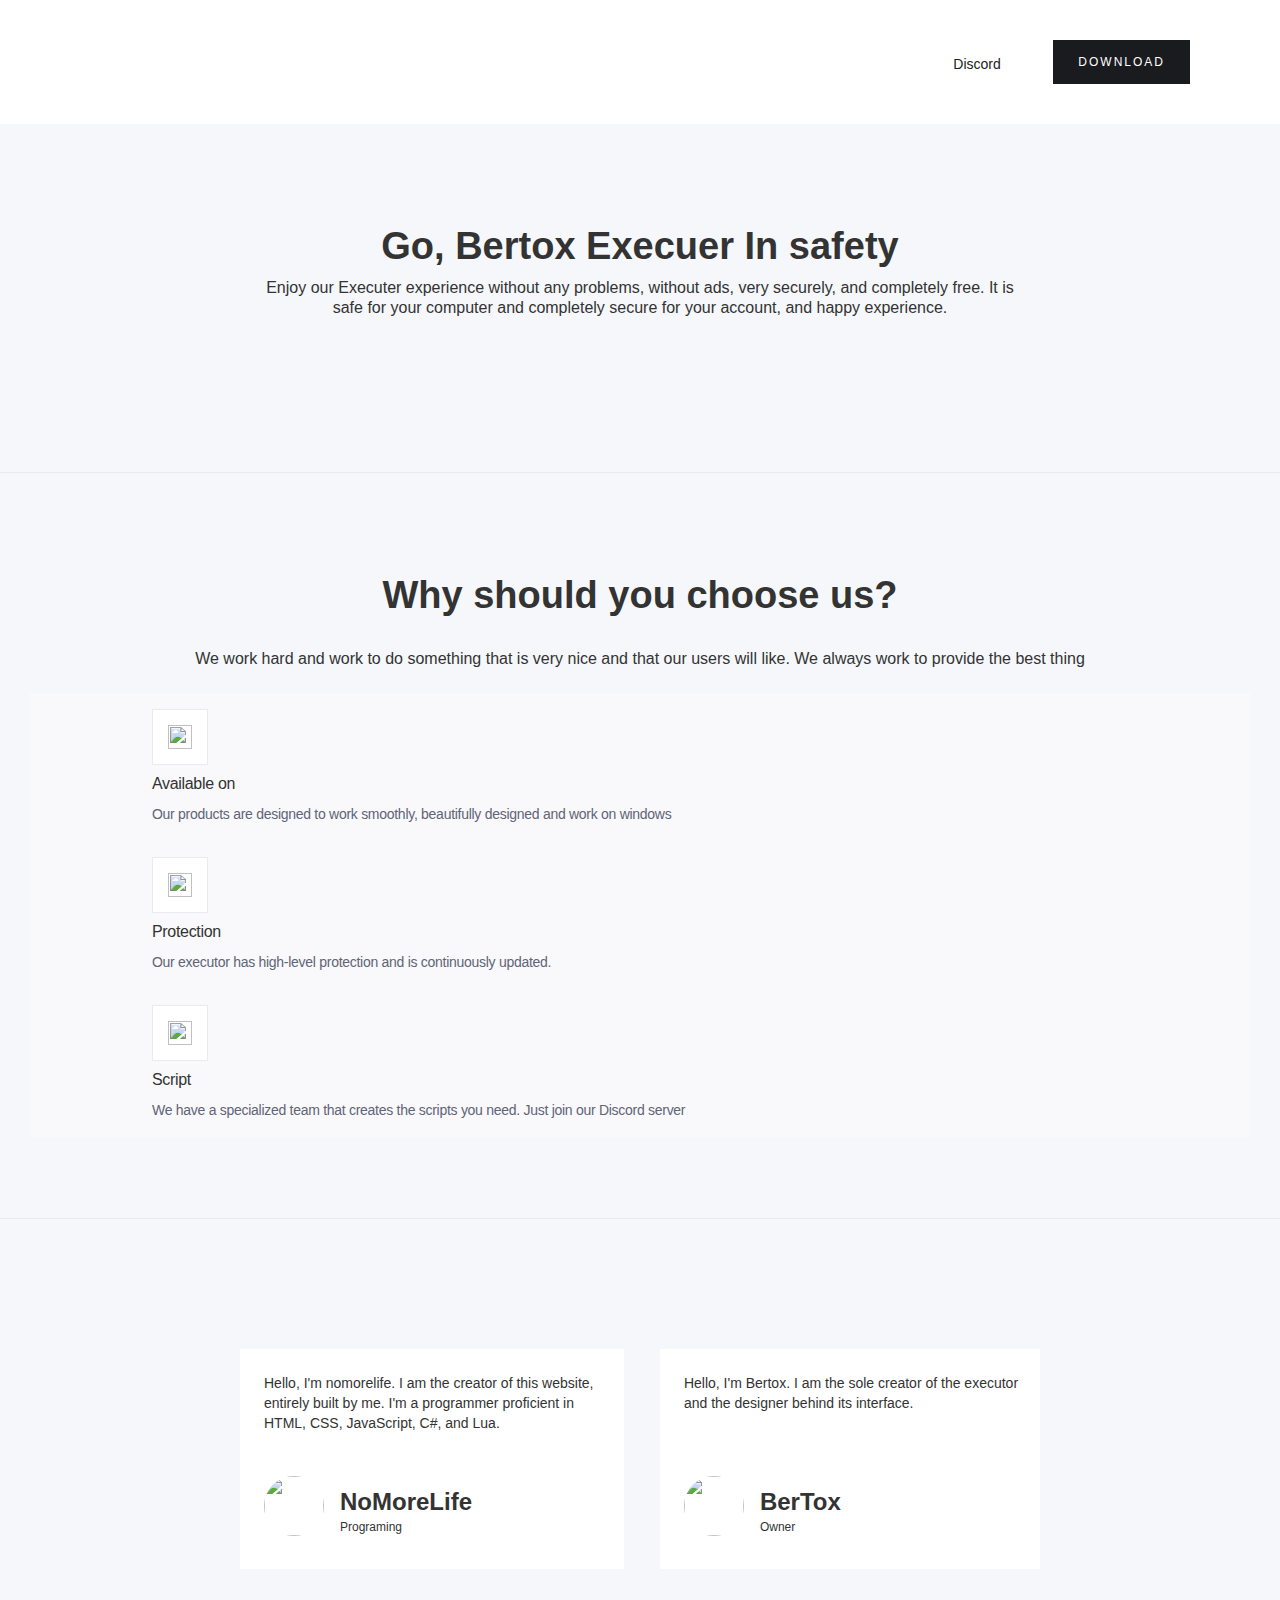
==== commit fa0bdfab: "Add files via upload" ====
--- a/index.html
+++ b/index.html
@@ -1,155 +1,147 @@
 <!DOCTYPE html>
 
-  <head>
+
+<head>
     <meta charset="utf-8" />
     <title>BerTox Executer</title>
     <meta content="width=device-width, initial-scale=1" name="viewport" />
     <link rel="stylesheet" href="./style.css">
-  </head>
-  <body>
+    <script type="text/javascript">
+        !function(o,c){var n=c.documentElement,t=" w-mod-";n.className+=t+"js",("ontouchstart"in o||o.DocumentTouch&&c instanceof DocumentTouch)&&(n.className+=t+"touch")}(window,document);
+    </script>
+
+</head>
+
+<body>
     <div class="navbar-no-shadow">
-      <div data-animation="default" data-collapse="medium" data-duration="400" data-easing="ease" data-easing2="ease" role="banner" class="navbar-no-shadow-container w-nav">
-        <div class="container-regular">
-          <div class="navbar-wrapper">
-            <a href="" class="navbar-brand w-nav-brand">
-              <img src="https://cdn.prod.website-files.com/669d20d0a2c01d1a8369dd51/669d2105d02654086ebed64f_390000_2-1.png" loading="lazy" width="54" alt="" />
-            </a>
-            <nav role="navigation" class="nav-menu-wrapper w-nav-menu">
-              <ul role="list" class="nav-menu w-list-unstyled">
-                <li class="mobile-margin-top-10">
-                  <div class="nav-button-wrapper">
-                    <a href="https://discord.gg/bertox" class="button-primary w-button">dOWNLOAD</a>
-                  </div>
-                </li>
-              </ul>
-            </nav>
-            <div class="menu-button w-nav-button">
-              <div class="w-icon-nav-menu"></div>
+        <div data-animation="default" data-collapse="medium" data-duration="400" data-easing="ease" data-easing2="ease" role="banner" class="navbar-no-shadow-container w-nav">
+            <div class="container-regular">
+                <div class="navbar-wrapper">
+                    <a href="#" class="navbar-brand w-nav-brand"><img width="54" loading="lazy" alt="" src="https://cdn.prod.website-files.com/669d20d0a2c01d1a8369dd51/669d2105d02654086ebed64f_390000_2-1.png" /></a>
+                    <nav role="navigation" class="nav-menu-wrapper w-nav-menu">
+                        <ul role="list" class="nav-menu w-list-unstyled">
+                            <li class="mobile-margin-top-10">
+                                <a href="#" class="nav-link w-inline-block"></a>
+                                <div class="nav-button-wrapper"><a href="https://github.com/nomorelife1/BerTox/raw/main/BerTox%20X.rar" class="button-primary w-button">dOWNLOAD</a></div>
+                            </li>
+                        </ul><a href="https://discord.gg/bertox" class="nav-link-2 w-nav-link">Discord</a></nav>
+                    <div class="menu-button w-nav-button">
+                        <div class="w-icon-nav-menu"></div>
+                    </div>
+                </div>
             </div>
-          </div>
         </div>
-      </div>
     </div>
     <section class="hero-stack">
-      <div class="container">
-        <div class="hero-wrapper-two">
-          <h1>Go, Bertox Executer In safety</h1>
-          <p class="margin-bottom-24px">Enjoy our Executer experience without any problems, without ads, very securely, and completely free. It is safe for your computer and completely secure for your account, and happy experience.</p>
-          <img src="https://cdn.prod.website-files.com/669d20d0a2c01d1a8369dd51/669d21ac3597b078ea49b464_fgfg.png" loading="lazy" sizes="(max-width: 479px) 94vw, (max-width: 767px) 96vw, (max-width: 991px) 92vw, 750px" srcset="https://cdn.prod.website-files.com/669d20d0a2c01d1a8369dd51/669d21ac3597b078ea49b464_fgfg-p-500.png 500w, https://cdn.prod.website-files.com/669d20d0a2c01d1a8369dd51/669d21ac3597b078ea49b464_fgfg-p-800.png 800w, https://cdn.prod.website-files.com/669d20d0a2c01d1a8369dd51/669d21ac3597b078ea49b464_fgfg.png 980w" alt="" class="hero-image shadow-two" />
+        <div class="container">
+            <div class="hero-wrapper-two">
+                <h1>Go, Bertox Execuer In safety</h1>
+                <p class="margin-bottom-24px">Enjoy our Executer experience without any problems, without ads, very securely, and completely free. It is safe for your computer and completely secure for your account, and happy experience.</p><img src="https://cdn.prod.website-files.com/669d20d0a2c01d1a8369dd51/669d21ac3597b078ea49b464_fgfg.png"
+                loading="lazy" sizes="(max-width: 479px) 94vw, (max-width: 767px) 96vw, (max-width: 991px) 92vw, 750px" srcset="https://cdn.prod.website-files.com/669d20d0a2c01d1a8369dd51/669d21ac3597b078ea49b464_fgfg-p-500.png 500w, https://cdn.prod.website-files.com/669d20d0a2c01d1a8369dd51/669d21ac3597b078ea49b464_fgfg-p-800.png 800w, https://cdn.prod.website-files.com/669d20d0a2c01d1a8369dd51/669d21ac3597b078ea49b464_fgfg.png 980w"
+                alt="" class="hero-image shadow-two" /></div>
         </div>
-      </div>
     </section>
     <section class="hero-heading-center">
-      <h1 class="centered-heading margin-bottom-32px">Why should you choose us?</h1>
-      <p class="margin-bottom-24px">We work hard and work to do something that is very nice and that our users will like. We always work to provide the best thing</p>
-      <div class="container"></div>
-      <div class="feature-content-block">
-        <div id="w-node-f94f19db-9f0f-012d-2011-aab3c8771490-8369dd58" class="icon-wrap-regular">
-          <img loading="lazy" src="https://cdn.prod.website-files.com/669d20d0a2c01d1a8369dd51/669d220cb85502d071b50e7e_computer.png" alt="" class="icon-regular" />
+        <h1 class="centered-heading margin-bottom-32px">Why should you choose us?</h1>
+        <p class="margin-bottom-24px">We work hard and work to do something that is very nice and that our users will like. We always work to provide the best thing</p>
+        <div class="container"></div>
+        <div class="feature-content-block">
+            <div id="w-node-f94f19db-9f0f-012d-2011-aab3c8771490-8369dd58" class="icon-wrap-regular"><img loading="lazy" src="https://cdn.prod.website-files.com/669d20d0a2c01d1a8369dd51/669d220cb85502d071b50e7e_computer.png" alt="" class="icon-regular" /></div>
+            <div>
+                <div class="margin-bottom-04">
+                    <div class="subheading-regular">Available on
+                        <br/>
+                    </div>
+                </div>
+                <p class="paragraph-small text-color-gray-500">Our products are designed to work smoothly, beautifully designed and work on windows
+                    <br/>
+                </p>
+            </div>
         </div>
-        <div>
-          <div class="margin-bottom-04">
-            <div class="subheading-regular">Available on <br />
+        <div class="feature-content-block">
+            <div class="icon-wrap-regular"><img loading="lazy" src="https://cdn.prod.website-files.com/669d20d0a2c01d1a8369dd51/669d220db85502d071b50ea6_icons8-shield-50.png" alt="" class="icon-regular" /></div>
+            <div>
+                <div class="margin-bottom-04">
+                    <div class="subheading-regular">Protection</div>
+                </div>
+                <p class="paragraph-small text-color-gray-500">Our executor has high-level protection and is continuously updated.</p>
             </div>
-          </div>
-          <p class="paragraph-small text-color-gray-500">Our products are designed to work smoothly, beautifully designed and work on windows <br />
-          </p>
         </div>
-      </div>
-      <div class="feature-content-block">
-        <div class="icon-wrap-regular">
-          <img loading="lazy" src="https://cdn.prod.website-files.com/669d20d0a2c01d1a8369dd51/669d220db85502d071b50ea6_icons8-shield-50.png" alt="" class="icon-regular" />
+        <div class="feature-content-block">
+            <div class="icon-wrap-regular"><img loading="lazy" src="https://cdn.prod.website-files.com/669d20d0a2c01d1a8369dd51/669d220db85502d071b50ec5_icons8-script-48.png" alt="" class="icon-regular" /></div>
+            <div>
+                <div class="margin-bottom-04">
+                    <div class="subheading-regular">Script</div>
+                </div>
+                <p class="paragraph-small text-color-gray-500">We have a specialized team that creates the scripts you need. Just join our Discord server</p>
+            </div>
         </div>
-        <div>
-          <div class="margin-bottom-04">
-            <div class="subheading-regular">Protection</div>
-          </div>
-          <p class="paragraph-small text-color-gray-500">Our executor has high-level protection and is continuously updated.</p>
-        </div>
-      </div>
-      <div class="feature-content-block">
-        <div class="icon-wrap-regular">
-          <img loading="lazy" src="https://cdn.prod.website-files.com/669d20d0a2c01d1a8369dd51/669d220db85502d071b50ec5_icons8-script-48.png" alt="" class="icon-regular" />
-        </div>
-        <div>
-          <div class="margin-bottom-04">
-            <div class="subheading-regular">Script</div>
-          </div>
-          <p class="paragraph-small text-color-gray-500">We have a specialized team that creates the scripts you need. Just join our Discord server</p>
-        </div>
-      </div>
     </section>
     <section class="testimonial-slider-small">
-      <div class="container-2">
-        <div data-delay="4000" data-animation="slide" class="testimonial-slider w-slider" data-autoplay="false" data-easing="ease" data-hide-arrows="true" data-disable-swipe="false" data-autoplay-limit="0" data-nav-spacing="3" data-duration="500" data-infinite="true">
-          <div class="w-slider-mask">
-            <div class="testimonial-slide-wrapper w-slide">
-              <div class="testimonial-card">
-                <p>Hello, I&#x27;m nomorelife. I am the creator of this website, entirely built by me. I&#x27;m a programmer proficient in HTML, CSS, JavaScript, C#, and Lua.</p>
-                <div class="testimonial-info">
-                  <img src="https://cdn.prod.website-files.com/669d20d0a2c01d1a8369dd51/669d43d335a3bbba84f7f9b7_Patrick%20Bateman%20Sigma%20Photo%20edit.jpeg" loading="lazy" sizes="(max-width: 736px) 100vw, 736px" srcset="https://cdn.prod.website-files.com/669d20d0a2c01d1a8369dd51/669d43d335a3bbba84f7f9b7_Patrick%20Bateman%20Sigma%20Photo%20edit-p-500.jpeg 500w, https://cdn.prod.website-files.com/669d20d0a2c01d1a8369dd51/669d43d335a3bbba84f7f9b7_Patrick%20Bateman%20Sigma%20Photo%20edit.jpeg 736w" alt="" class="testimonial-image" />
-                  <div>
-                    <h3 class="testimonial-author">NoMoreLife</h3>
-                    <div class="tagline">Programing</div>
-                  </div>
+        <div class="container-2">
+            <div data-delay="4000" data-animation="slide" class="testimonial-slider w-slider" data-autoplay="false" data-easing="ease" data-hide-arrows="true" data-disable-swipe="false" data-autoplay-limit="0" data-nav-spacing="3" data-duration="500" data-infinite="true">
+                <div class="w-slider-mask">
+                    <div class="testimonial-slide-wrapper w-slide">
+                        <div class="testimonial-card">
+                            <p>Hello, I&#x27;m nomorelife. I am the creator of this website, entirely built by me. I&#x27;m a programmer proficient in HTML, CSS, JavaScript, C#, and Lua.</p>
+                            <div class="testimonial-info"><img src="https://cdn.prod.website-files.com/669d20d0a2c01d1a8369dd51/669d43d335a3bbba84f7f9b7_Patrick%20Bateman%20Sigma%20Photo%20edit.jpeg" loading="lazy" sizes="60px" srcset="https://cdn.prod.website-files.com/669d20d0a2c01d1a8369dd51/669d43d335a3bbba84f7f9b7_Patrick%20Bateman%20Sigma%20Photo%20edit-p-500.jpeg 500w, https://cdn.prod.website-files.com/669d20d0a2c01d1a8369dd51/669d43d335a3bbba84f7f9b7_Patrick%20Bateman%20Sigma%20Photo%20edit.jpeg 736w"
+                                alt="" class="testimonial-image" />
+                                <div>
+                                    <h3 class="testimonial-author">NoMoreLife</h3>
+                                    <div class="tagline">Programing</div>
+                                </div>
+                            </div>
+                        </div>
+                    </div>
+                    <div class="testimonial-slide-wrapper w-slide">
+                        <div class="testimonial-card">
+                            <p>Hello, I&#x27;m Bertox. I am the sole creator of the executor and the designer behind its interface.
+                                <br/>‍
+                                <br/>
+                            </p>
+                            <div class="testimonial-info"><img src="https://cdn.prod.website-files.com/669d20d0a2c01d1a8369dd51/669d2105d02654086ebed64f_390000_2-1.png" loading="lazy" alt="" class="testimonial-image" />
+                                <div>
+                                    <h3 class="testimonial-author">BerTox</h3>
+                                    <div class="tagline">Owner</div>
+                                </div>
+                            </div>
+                        </div>
+                    </div>
+                    <div class="testimonial-slide-wrapper w-slide">
+                        <div class="testimonial-card">
+                            <p>Lorem Ipsum is simply dummy text of the printing and typesetting industry.</p>
+                            <div class="testimonial-info"><img src="https://cdn.prod.website-files.com/62434fa732124a0fb112aab4/62434fa732124a28a812aad9_placeholder%202.svg" loading="lazy" alt="" class="testimonial-image" />
+                                <div>
+                                    <h3 class="testimonial-author">Profile name</h3>
+                                    <div class="tagline">CEO / Creative IT</div>
+                                </div>
+                                <div class="testimonial-icon-wrapper"><img src="https://cdn.prod.website-files.com/62434fa732124a0fb112aab4/62434fa732124a6c9412aae6_double-quotes-l.svg" loading="lazy" alt="" /></div>
+                            </div>
+                        </div>
+                    </div>
+                    <div class="testimonial-slide-wrapper w-slide">
+                        <div class="testimonial-card">
+                            <p>Lorem Ipsum is simply dummy text of the printing and typesetting industry.</p>
+                            <div class="testimonial-info"><img src="https://cdn.prod.website-files.com/62434fa732124a0fb112aab4/62434fa732124a28a812aad9_placeholder%202.svg" loading="lazy" alt="" class="testimonial-image" />
+                                <div>
+                                    <h3 class="testimonial-author">Profile name</h3>
+                                    <div class="tagline">CEO / Creative IT</div>
+                                </div>
+                                <div class="testimonial-icon-wrapper"><img src="https://cdn.prod.website-files.com/62434fa732124a0fb112aab4/62434fa732124a6c9412aae6_double-quotes-l.svg" loading="lazy" alt="" /></div>
+                            </div>
+                        </div>
+                    </div>
                 </div>
-              </div>
+                <div class="testimonial-slider-right w-slider-arrow-right"></div>
+                <div class="testimonial-slide-nav w-slider-nav w-round"></div>
             </div>
-            <div class="testimonial-slide-wrapper w-slide">
-              <div class="testimonial-card">
-                <p>Hello, I&#x27;m Bertox. I am the sole creator of the executor and the designer behind its interface. <br />‍ <br />
-                </p>
-                <div class="testimonial-info">
-                  <img src="https://cdn.prod.website-files.com/669d20d0a2c01d1a8369dd51/669d2105d02654086ebed64f_390000_2-1.png" loading="lazy" alt="" class="testimonial-image" />
-                  <div>
-                    <h3 class="testimonial-author">BerTox</h3>
-                    <div class="tagline">Owner</div>
-                  </div>
-                </div>
-              </div>
-            </div>
-            <div class="testimonial-slide-wrapper w-slide">
-              <div class="testimonial-card">
-                <p>Lorem Ipsum is simply dummy text of the printing and typesetting industry.</p>
-                <div class="testimonial-info">
-                  <img src="https://cdn.prod.website-files.com/62434fa732124a0fb112aab4/62434fa732124a28a812aad9_placeholder%202.svg" loading="lazy" alt="" class="testimonial-image" />
-                  <div>
-                    <h3 class="testimonial-author">Profile name</h3>
-                    <div class="tagline">CEO / Creative IT</div>
-                  </div>
-                  <div class="testimonial-icon-wrapper">
-                    <img src="https://cdn.prod.website-files.com/62434fa732124a0fb112aab4/62434fa732124a6c9412aae6_double-quotes-l.svg" loading="lazy" alt="" />
-                  </div>
-                </div>
-              </div>
-            </div>
-            <div class="testimonial-slide-wrapper w-slide">
-              <div class="testimonial-card">
-                <p>Lorem Ipsum is simply dummy text of the printing and typesetting industry.</p>
-                <div class="testimonial-info">
-                  <img src="https://cdn.prod.website-files.com/62434fa732124a0fb112aab4/62434fa732124a28a812aad9_placeholder%202.svg" loading="lazy" alt="" class="testimonial-image" />
-                  <div>
-                    <h3 class="testimonial-author">Profile name</h3>
-                    <div class="tagline">CEO / Creative IT</div>
-                  </div>
-                  <div class="testimonial-icon-wrapper">
-                    <img src="https://cdn.prod.website-files.com/62434fa732124a0fb112aab4/62434fa732124a6c9412aae6_double-quotes-l.svg" loading="lazy" alt="" />
-                  </div>
-                </div>
-              </div>
-            </div>
-          </div>
-          </div>
-          <div class="testimonial-slider-right w-slider-arrow-right"></div>
-          <div class="testimonial-slide-nav w-slider-nav w-round"></div>
         </div>
-      </div>
     </section>
 
     <script>
-        if (performance.navigation.type === 1) {
-      window.location.href = "loading.html";
-    }
-    </script>
-  </body>
+      if (performance.navigation.type === 1) {
+    window.location.href = "Loading.html";
+  }
+  </script>
+</body>
 </html>--- a/style.css
+++ b/style.css
@@ -167,7 +167,6 @@
 td, th {
   padding: 0;
 }
-
 
 .w-icon-slider-right:before {
   content: "î˜€";
@@ -2304,7 +2303,7 @@
   grid-row-gap: 0px;
   background-color: #f9f9fb;
   grid-template-rows: auto auto;
-  grid-template-columns: 1fr 1fr;
+  grid-template-columns: minmax(200px, 1.5fr) 1fr;
   grid-auto-columns: 1fr;
   grid-auto-flow: column;
   justify-content: center;
@@ -2518,6 +2517,13 @@
   display: none;
 }
 
+@media screen and (min-width: 1280px) {
+  .nav-link-2 {
+    margin-top: -30px;
+    padding-top: 0;
+  }
+}
+
 @media screen and (max-width: 991px) {
   .nav-menu-wrapper {
     background-color: #0000;
@@ -2745,4 +2751,4 @@
 
 .element-without-scrollbar {
   overflow: hidden; 
-}
+}